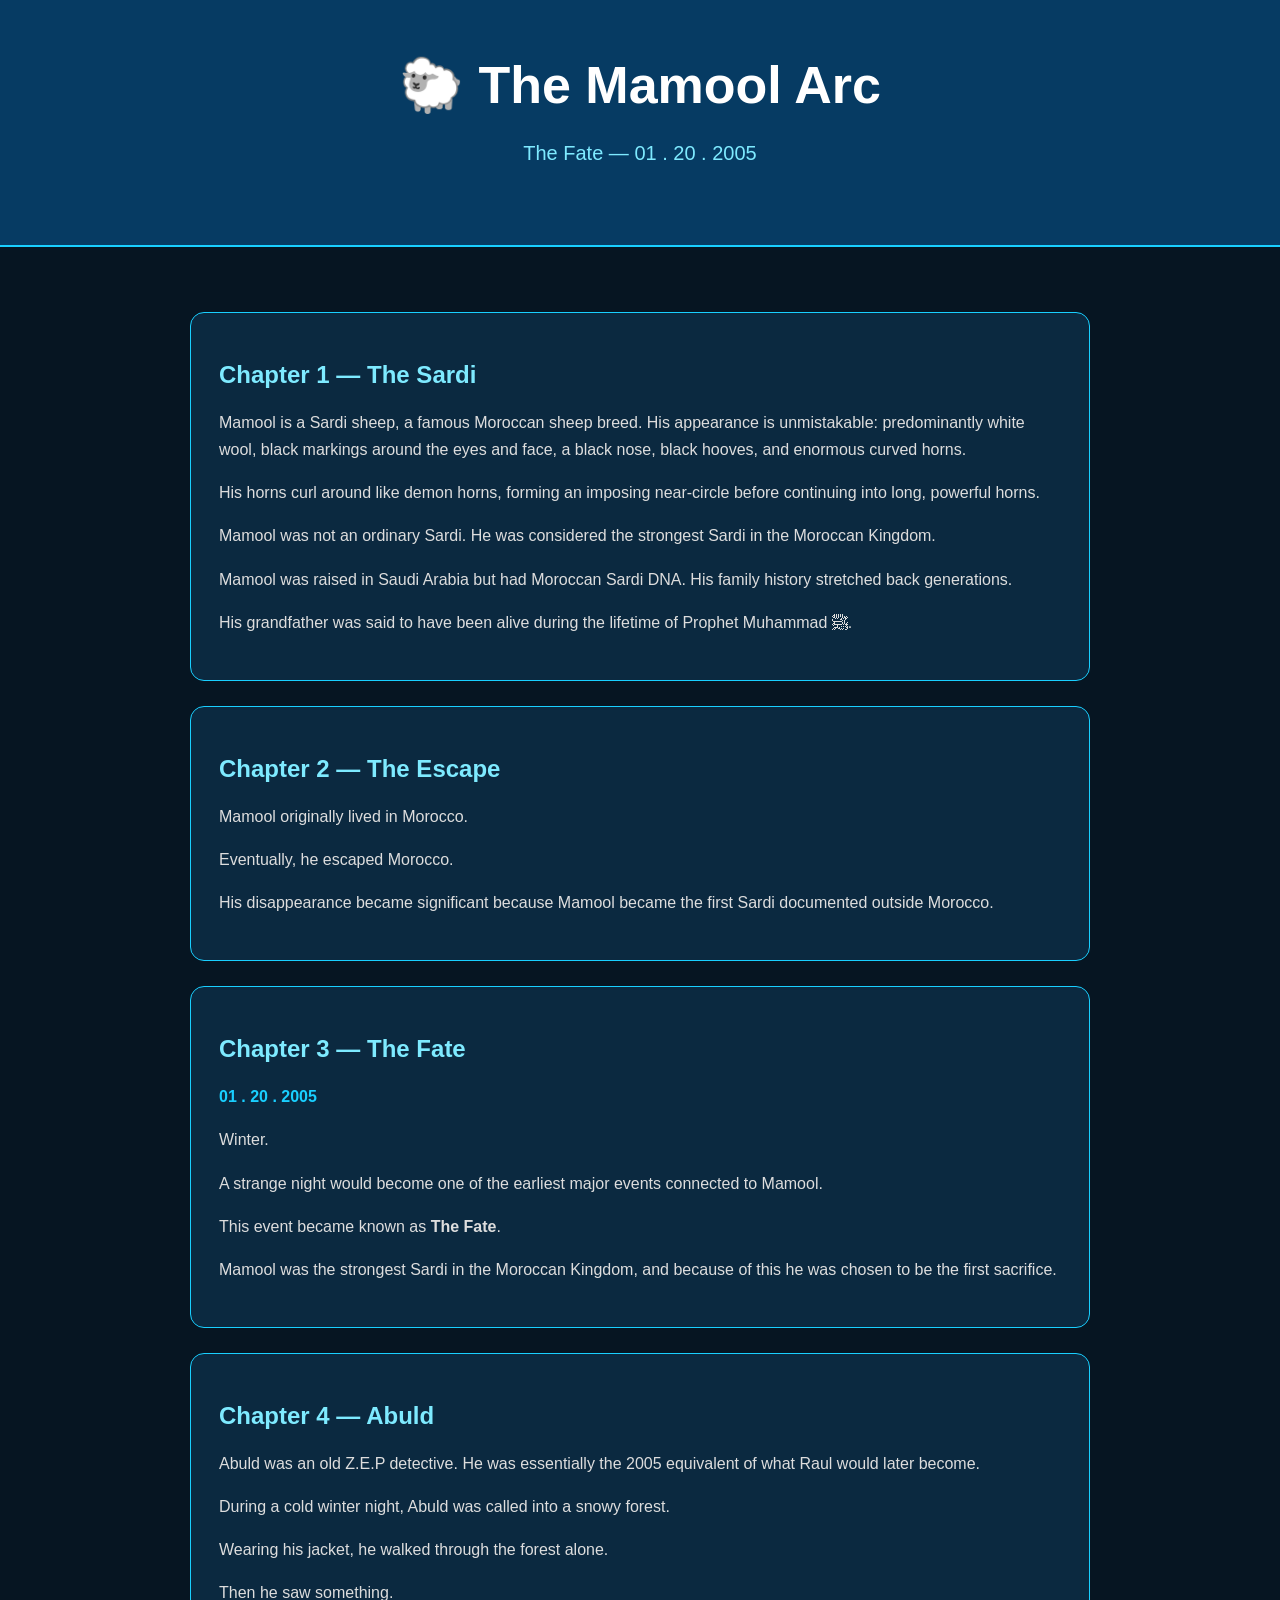
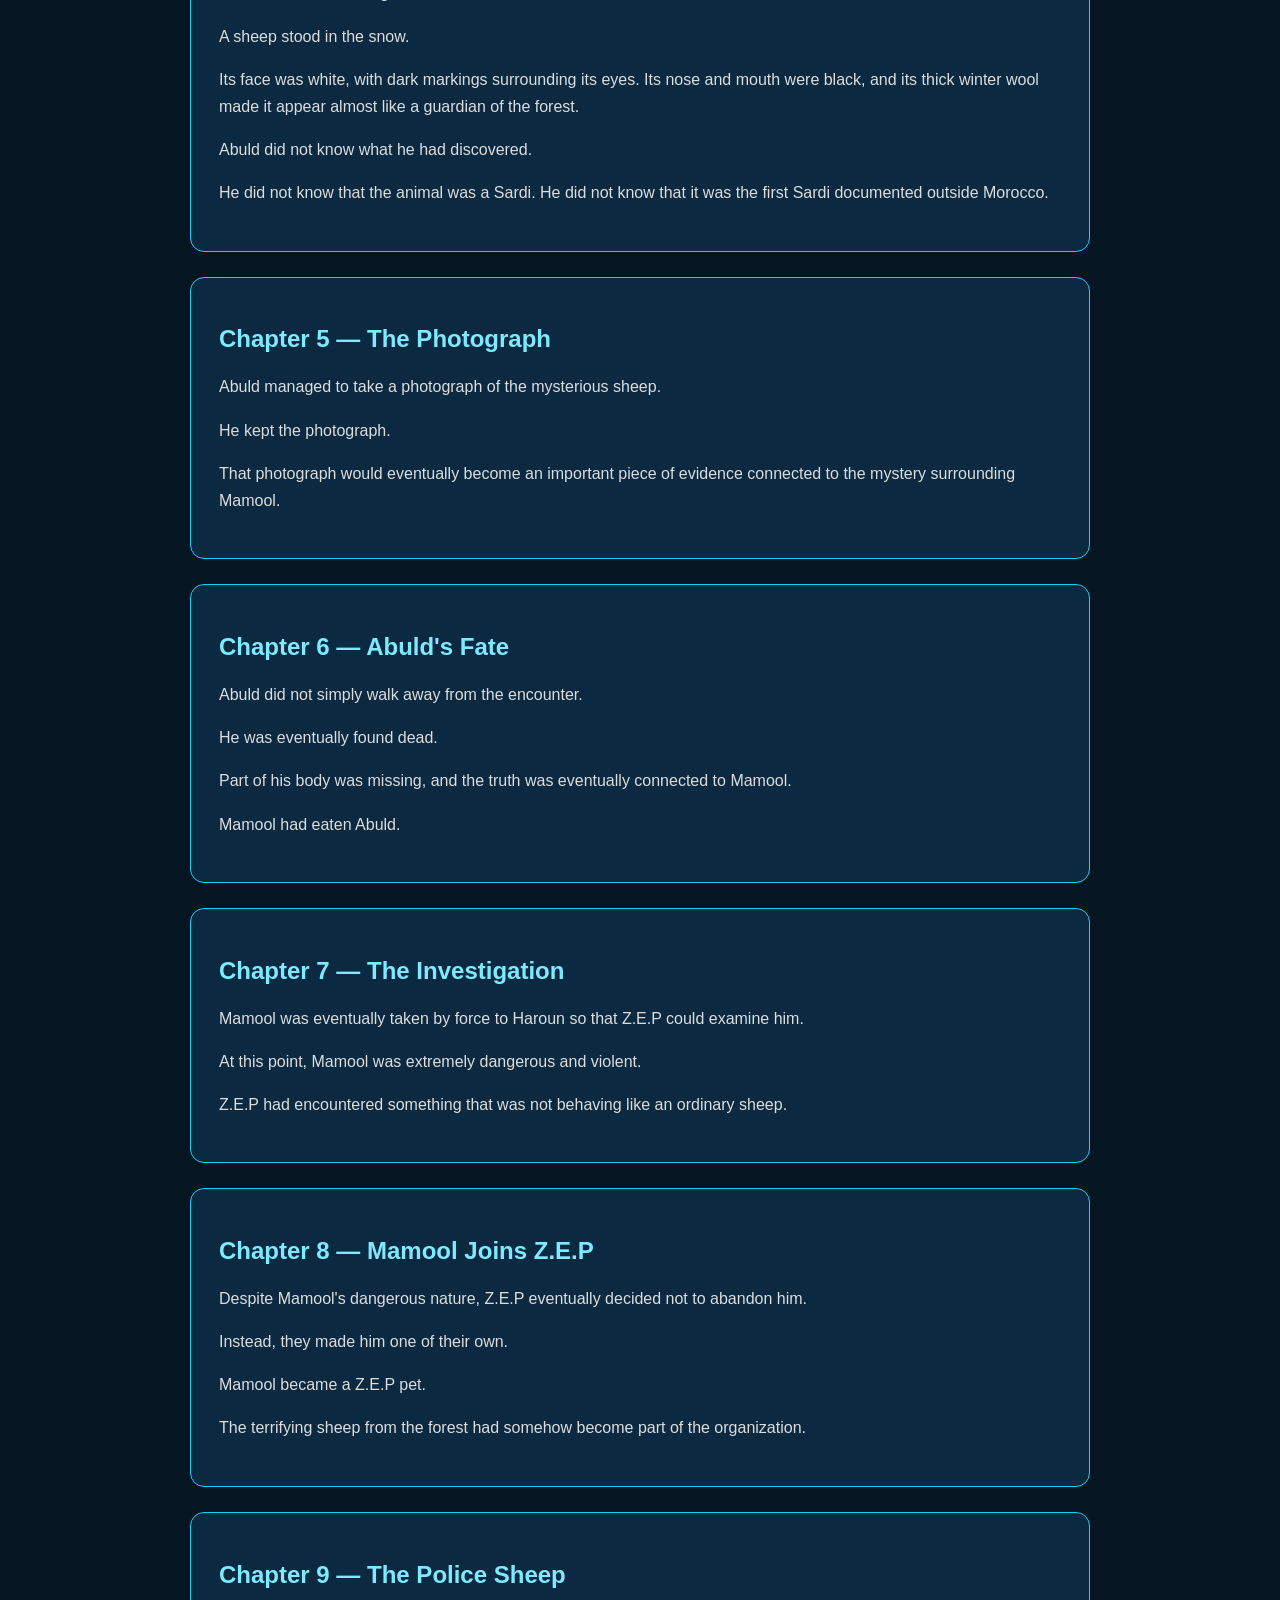
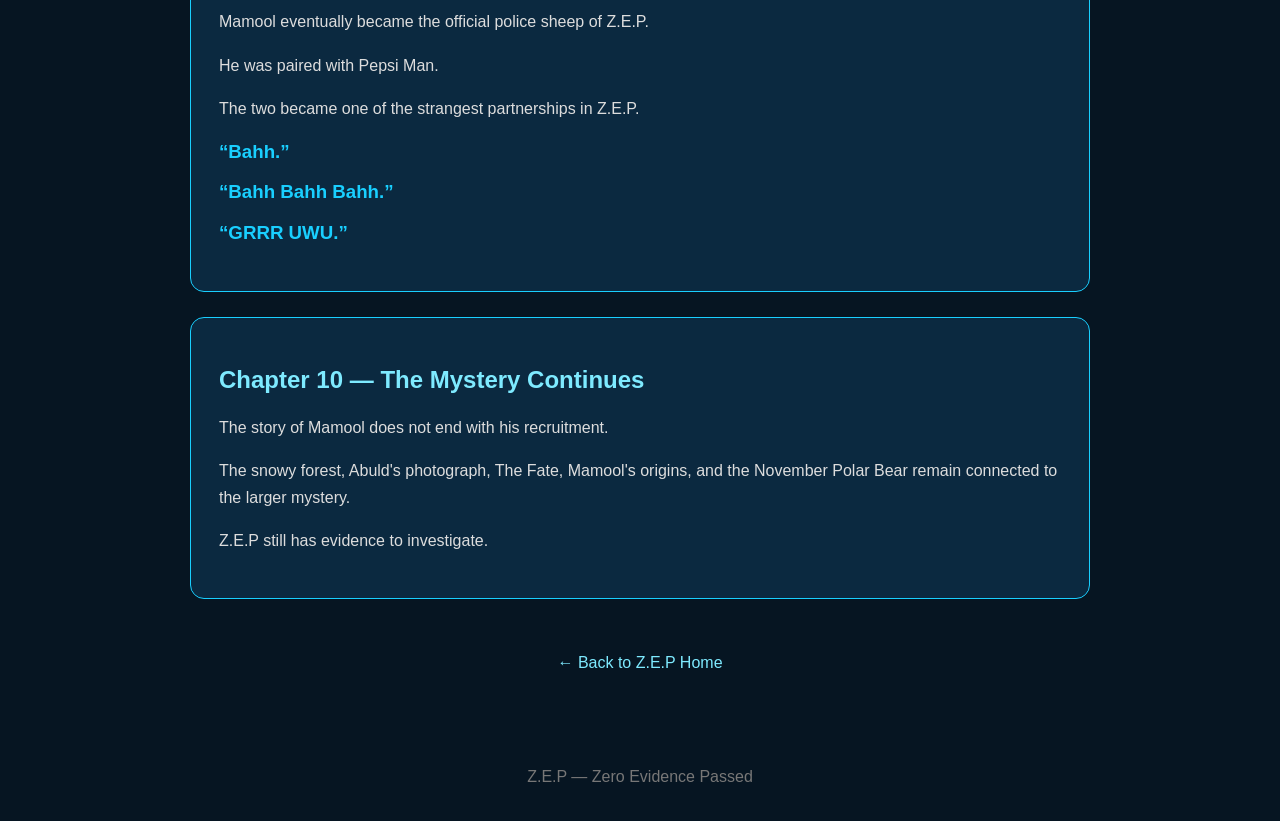
==== arcs.html @ 59ac25d5 "Add Mamool Arc" ====
<!DOCTYPE html>
<html lang="en">
<head>
    <meta charset="UTF-8">
    <meta name="viewport" content="width=device-width, initial-scale=1.0">
    <title>Z.E.P — Mamool Arc</title>

    <style>
        body {
            margin: 0;
            font-family: Arial, sans-serif;
            background: #061522;
            color: white;
        }

        header {
            padding: 55px 20px;
            text-align: center;
            background: #063b63;
            border-bottom: 2px solid #19cfff;
        }

        h1 {
            font-size: 52px;
            margin: 0;
        }

        .subtitle {
            color: #7eeaff;
            font-size: 20px;
        }

        section {
            max-width: 900px;
            margin: auto;
            padding: 40px 20px;
        }

        .chapter {
            background: #0b2940;
            border: 1px solid #19cfff;
            border-radius: 14px;
            padding: 28px;
            margin: 25px 0;
        }

        h2 {
            color: #7eeaff;
        }

        h3 {
            color: #19cfff;
        }

        p {
            line-height: 1.7;
            color: #dddddd;
        }

        .date {
            color: #19cfff;
            font-weight: bold;
        }

        a {
            color: #7eeaff;
            text-decoration: none;
        }

        a:hover {
            text-decoration: underline;
        }

        footer {
            text-align: center;
            padding: 35px;
            color: #777;
        }
    </style>
</head>

<body>

<header>
    <h1>🐑 The Mamool Arc</h1>
    <p class="subtitle">The Fate — 01 . 20 . 2005</p>
</header>

<section>

    <div class="chapter">
        <h2>Chapter 1 — The Sardi</h2>

        <p>
            Mamool is a Sardi sheep, a famous Moroccan sheep breed.
            His appearance is unmistakable: predominantly white wool,
            black markings around the eyes and face, a black nose,
            black hooves, and enormous curved horns.
        </p>

        <p>
            His horns curl around like demon horns, forming an imposing
            near-circle before continuing into long, powerful horns.
        </p>

        <p>
            Mamool was not an ordinary Sardi.
            He was considered the strongest Sardi in the Moroccan Kingdom.
        </p>

        <p>
            Mamool was raised in Saudi Arabia but had Moroccan Sardi DNA.
            His family history stretched back generations.
        </p>

        <p>
            His grandfather was said to have been alive during the
            lifetime of Prophet Muhammad ﷺ.
        </p>
    </div>

    <div class="chapter">
        <h2>Chapter 2 — The Escape</h2>

        <p>
            Mamool originally lived in Morocco.
        </p>

        <p>
            Eventually, he escaped Morocco.
        </p>

        <p>
            His disappearance became significant because Mamool became
            the first Sardi documented outside Morocco.
        </p>
    </div>

    <div class="chapter">
        <h2>Chapter 3 — The Fate</h2>

        <p class="date">01 . 20 . 2005</p>

        <p>
            Winter.
        </p>

        <p>
            A strange night would become one of the earliest major events
            connected to Mamool.
        </p>

        <p>
            This event became known as <strong>The Fate</strong>.
        </p>

        <p>
            Mamool was the strongest Sardi in the Moroccan Kingdom,
            and because of this he was chosen to be the first sacrifice.
        </p>
    </div>

    <div class="chapter">
        <h2>Chapter 4 — Abuld</h2>

        <p>
            Abuld was an old Z.E.P detective.
            He was essentially the 2005 equivalent of what Raul would
            later become.
        </p>

        <p>
            During a cold winter night, Abuld was called into a snowy
            forest.
        </p>

        <p>
            Wearing his jacket, he walked through the forest alone.
        </p>

        <p>
            Then he saw something.
        </p>

        <p>
            A sheep stood in the snow.
        </p>

        <p>
            Its face was white, with dark markings surrounding its eyes.
            Its nose and mouth were black, and its thick winter wool
            made it appear almost like a guardian of the forest.
        </p>

        <p>
            Abuld did not know what he had discovered.
        </p>

        <p>
            He did not know that the animal was a Sardi.
            He did not know that it was the first Sardi documented
            outside Morocco.
        </p>
    </div>

    <div class="chapter">
        <h2>Chapter 5 — The Photograph</h2>

        <p>
            Abuld managed to take a photograph of the mysterious sheep.
        </p>

        <p>
            He kept the photograph.
        </p>

        <p>
            That photograph would eventually become an important piece
            of evidence connected to the mystery surrounding Mamool.
        </p>
    </div>

    <div class="chapter">
        <h2>Chapter 6 — Abuld's Fate</h2>

        <p>
            Abuld did not simply walk away from the encounter.
        </p>

        <p>
            He was eventually found dead.
        </p>

        <p>
            Part of his body was missing, and the truth was eventually
            connected to Mamool.
        </p>

        <p>
            Mamool had eaten Abuld.
        </p>
    </div>

    <div class="chapter">
        <h2>Chapter 7 — The Investigation</h2>

        <p>
            Mamool was eventually taken by force to Haroun so that
            Z.E.P could examine him.
        </p>

        <p>
            At this point, Mamool was extremely dangerous and violent.
        </p>

        <p>
            Z.E.P had encountered something that was not behaving like
            an ordinary sheep.
        </p>
    </div>

    <div class="chapter">
        <h2>Chapter 8 — Mamool Joins Z.E.P</h2>

        <p>
            Despite Mamool's dangerous nature, Z.E.P eventually decided
            not to abandon him.
        </p>

        <p>
            Instead, they made him one of their own.
        </p>

        <p>
            Mamool became a Z.E.P pet.
        </p>

        <p>
            The terrifying sheep from the forest had somehow become part
            of the organization.
        </p>
    </div>

    <div class="chapter">
        <h2>Chapter 9 — The Police Sheep</h2>

        <p>
            Mamool eventually became the official police sheep of Z.E.P.
        </p>

        <p>
            He was paired with Pepsi Man.
        </p>

        <p>
            The two became one of the strangest partnerships in Z.E.P.
        </p>

        <h3>“Bahh.”</h3>
        <h3>“Bahh Bahh Bahh.”</h3>
        <h3>“GRRR UWU.”</h3>
    </div>

    <div class="chapter">
        <h2>Chapter 10 — The Mystery Continues</h2>

        <p>
            The story of Mamool does not end with his recruitment.
        </p>

        <p>
            The snowy forest, Abuld's photograph, The Fate, Mamool's
            origins, and the November Polar Bear remain connected to
            the larger mystery.
        </p>

        <p>
            Z.E.P still has evidence to investigate.
        </p>
    </div>

    <p style="text-align:center; margin-top:50px;">
        <a href="index.html">← Back to Z.E.P Home</a>
    </p>

</section>

<footer>
    Z.E.P — Zero Evidence Passed
</footer>

</body>
</html>
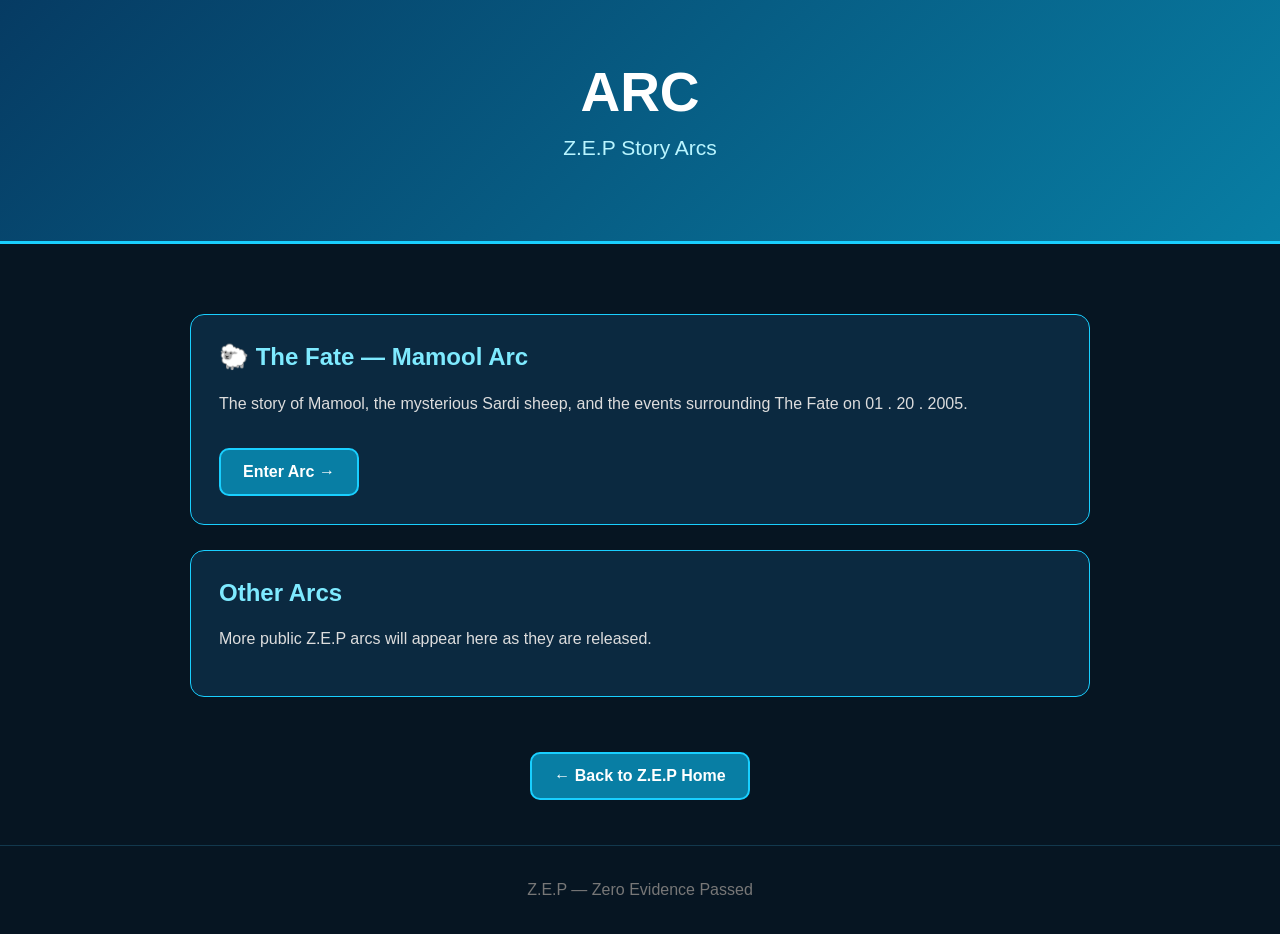
==== commit aca25a8a: "Create Z.E.P Arc directory Updated the title and improved styling for better visual appeal." ====
--- a/arcs.html
+++ b/arcs.html
@@ -3,7 +3,10 @@
 <head>
     <meta charset="UTF-8">
     <meta name="viewport" content="width=device-width, initial-scale=1.0">
-    <title>Z.E.P — Mamool Arc</title>
+
+    <title>Z.E.P — Arcs</title>
+
+    <link rel="icon" type="image/png" href="ChatGPT%20Image%2027%20sept.%202026,%2023_31_23.png">
 
     <style>
         body {
@@ -14,29 +17,30 @@
         }
 
         header {
-            padding: 55px 20px;
+            padding: 60px 20px;
             text-align: center;
-            background: #063b63;
-            border-bottom: 2px solid #19cfff;
+            background: linear-gradient(135deg, #063b63, #087ea4);
+            border-bottom: 3px solid #19cfff;
         }
 
         h1 {
-            font-size: 52px;
+            font-size: 55px;
             margin: 0;
         }
 
         .subtitle {
-            color: #7eeaff;
-            font-size: 20px;
+            color: #b9f5ff;
+            font-size: 21px;
+            margin-top: 12px;
         }
 
         section {
             max-width: 900px;
             margin: auto;
-            padding: 40px 20px;
+            padding: 45px 20px;
         }
 
-        .chapter {
+        .arc {
             background: #0b2940;
             border: 1px solid #19cfff;
             border-radius: 14px;
@@ -44,37 +48,43 @@
             margin: 25px 0;
         }
 
-        h2 {
+        .arc h2 {
             color: #7eeaff;
+            margin-top: 0;
         }
 
-        h3 {
-            color: #19cfff;
+        .arc p {
+            color: #dddddd;
+            line-height: 1.6;
         }
 
-        p {
-            line-height: 1.7;
-            color: #dddddd;
-        }
-
-        .date {
-            color: #19cfff;
+        .button {
+            display: inline-block;
+            margin-top: 15px;
+            padding: 13px 22px;
+            background: #087ea4;
+            border: 2px solid #19cfff;
+            border-radius: 10px;
+            color: white;
+            text-decoration: none;
             font-weight: bold;
         }
 
-        a {
-            color: #7eeaff;
-            text-decoration: none;
+        .button:hover {
+            background: #19cfff;
+            color: #061522;
         }
 
-        a:hover {
-            text-decoration: underline;
+        .back {
+            text-align: center;
+            margin-top: 40px;
         }
 
         footer {
             text-align: center;
             padding: 35px;
             color: #777;
+            border-top: 1px solid #12384d;
         }
     </style>
 </head>
@@ -82,246 +92,34 @@
 <body>
 
 <header>
-    <h1>🐑 The Mamool Arc</h1>
-    <p class="subtitle">The Fate — 01 . 20 . 2005</p>
+    <h1>ARC</h1>
+    <p class="subtitle">Z.E.P Story Arcs</p>
 </header>
 
 <section>
 
-    <div class="chapter">
-        <h2>Chapter 1 — The Sardi</h2>
+    <div class="arc">
+        <h2>🐑 The Fate — Mamool Arc</h2>
 
         <p>
-            Mamool is a Sardi sheep, a famous Moroccan sheep breed.
-            His appearance is unmistakable: predominantly white wool,
-            black markings around the eyes and face, a black nose,
-            black hooves, and enormous curved horns.
+            The story of Mamool, the mysterious Sardi sheep,
+            and the events surrounding The Fate on 01 . 20 . 2005.
         </p>
 
-        <p>
-            His horns curl around like demon horns, forming an imposing
-            near-circle before continuing into long, powerful horns.
-        </p>
+        <a class="button" href="mamool.html">Enter Arc →</a>
+    </div>
+
+    <div class="arc">
+        <h2>Other Arcs</h2>
 
         <p>
-            Mamool was not an ordinary Sardi.
-            He was considered the strongest Sardi in the Moroccan Kingdom.
-        </p>
-
-        <p>
-            Mamool was raised in Saudi Arabia but had Moroccan Sardi DNA.
-            His family history stretched back generations.
-        </p>
-
-        <p>
-            His grandfather was said to have been alive during the
-            lifetime of Prophet Muhammad ﷺ.
+            More public Z.E.P arcs will appear here as they are released.
         </p>
     </div>
 
-    <div class="chapter">
-        <h2>Chapter 2 — The Escape</h2>
-
-        <p>
-            Mamool originally lived in Morocco.
-        </p>
-
-        <p>
-            Eventually, he escaped Morocco.
-        </p>
-
-        <p>
-            His disappearance became significant because Mamool became
-            the first Sardi documented outside Morocco.
-        </p>
+    <div class="back">
+        <a class="button" href="index.html">← Back to Z.E.P Home</a>
     </div>
-
-    <div class="chapter">
-        <h2>Chapter 3 — The Fate</h2>
-
-        <p class="date">01 . 20 . 2005</p>
-
-        <p>
-            Winter.
-        </p>
-
-        <p>
-            A strange night would become one of the earliest major events
-            connected to Mamool.
-        </p>
-
-        <p>
-            This event became known as <strong>The Fate</strong>.
-        </p>
-
-        <p>
-            Mamool was the strongest Sardi in the Moroccan Kingdom,
-            and because of this he was chosen to be the first sacrifice.
-        </p>
-    </div>
-
-    <div class="chapter">
-        <h2>Chapter 4 — Abuld</h2>
-
-        <p>
-            Abuld was an old Z.E.P detective.
-            He was essentially the 2005 equivalent of what Raul would
-            later become.
-        </p>
-
-        <p>
-            During a cold winter night, Abuld was called into a snowy
-            forest.
-        </p>
-
-        <p>
-            Wearing his jacket, he walked through the forest alone.
-        </p>
-
-        <p>
-            Then he saw something.
-        </p>
-
-        <p>
-            A sheep stood in the snow.
-        </p>
-
-        <p>
-            Its face was white, with dark markings surrounding its eyes.
-            Its nose and mouth were black, and its thick winter wool
-            made it appear almost like a guardian of the forest.
-        </p>
-
-        <p>
-            Abuld did not know what he had discovered.
-        </p>
-
-        <p>
-            He did not know that the animal was a Sardi.
-            He did not know that it was the first Sardi documented
-            outside Morocco.
-        </p>
-    </div>
-
-    <div class="chapter">
-        <h2>Chapter 5 — The Photograph</h2>
-
-        <p>
-            Abuld managed to take a photograph of the mysterious sheep.
-        </p>
-
-        <p>
-            He kept the photograph.
-        </p>
-
-        <p>
-            That photograph would eventually become an important piece
-            of evidence connected to the mystery surrounding Mamool.
-        </p>
-    </div>
-
-    <div class="chapter">
-        <h2>Chapter 6 — Abuld's Fate</h2>
-
-        <p>
-            Abuld did not simply walk away from the encounter.
-        </p>
-
-        <p>
-            He was eventually found dead.
-        </p>
-
-        <p>
-            Part of his body was missing, and the truth was eventually
-            connected to Mamool.
-        </p>
-
-        <p>
-            Mamool had eaten Abuld.
-        </p>
-    </div>
-
-    <div class="chapter">
-        <h2>Chapter 7 — The Investigation</h2>
-
-        <p>
-            Mamool was eventually taken by force to Haroun so that
-            Z.E.P could examine him.
-        </p>
-
-        <p>
-            At this point, Mamool was extremely dangerous and violent.
-        </p>
-
-        <p>
-            Z.E.P had encountered something that was not behaving like
-            an ordinary sheep.
-        </p>
-    </div>
-
-    <div class="chapter">
-        <h2>Chapter 8 — Mamool Joins Z.E.P</h2>
-
-        <p>
-            Despite Mamool's dangerous nature, Z.E.P eventually decided
-            not to abandon him.
-        </p>
-
-        <p>
-            Instead, they made him one of their own.
-        </p>
-
-        <p>
-            Mamool became a Z.E.P pet.
-        </p>
-
-        <p>
-            The terrifying sheep from the forest had somehow become part
-            of the organization.
-        </p>
-    </div>
-
-    <div class="chapter">
-        <h2>Chapter 9 — The Police Sheep</h2>
-
-        <p>
-            Mamool eventually became the official police sheep of Z.E.P.
-        </p>
-
-        <p>
-            He was paired with Pepsi Man.
-        </p>
-
-        <p>
-            The two became one of the strangest partnerships in Z.E.P.
-        </p>
-
-        <h3>“Bahh.”</h3>
-        <h3>“Bahh Bahh Bahh.”</h3>
-        <h3>“GRRR UWU.”</h3>
-    </div>
-
-    <div class="chapter">
-        <h2>Chapter 10 — The Mystery Continues</h2>
-
-        <p>
-            The story of Mamool does not end with his recruitment.
-        </p>
-
-        <p>
-            The snowy forest, Abuld's photograph, The Fate, Mamool's
-            origins, and the November Polar Bear remain connected to
-            the larger mystery.
-        </p>
-
-        <p>
-            Z.E.P still has evidence to investigate.
-        </p>
-    </div>
-
-    <p style="text-align:center; margin-top:50px;">
-        <a href="index.html">← Back to Z.E.P Home</a>
-    </p>
 
 </section>
 
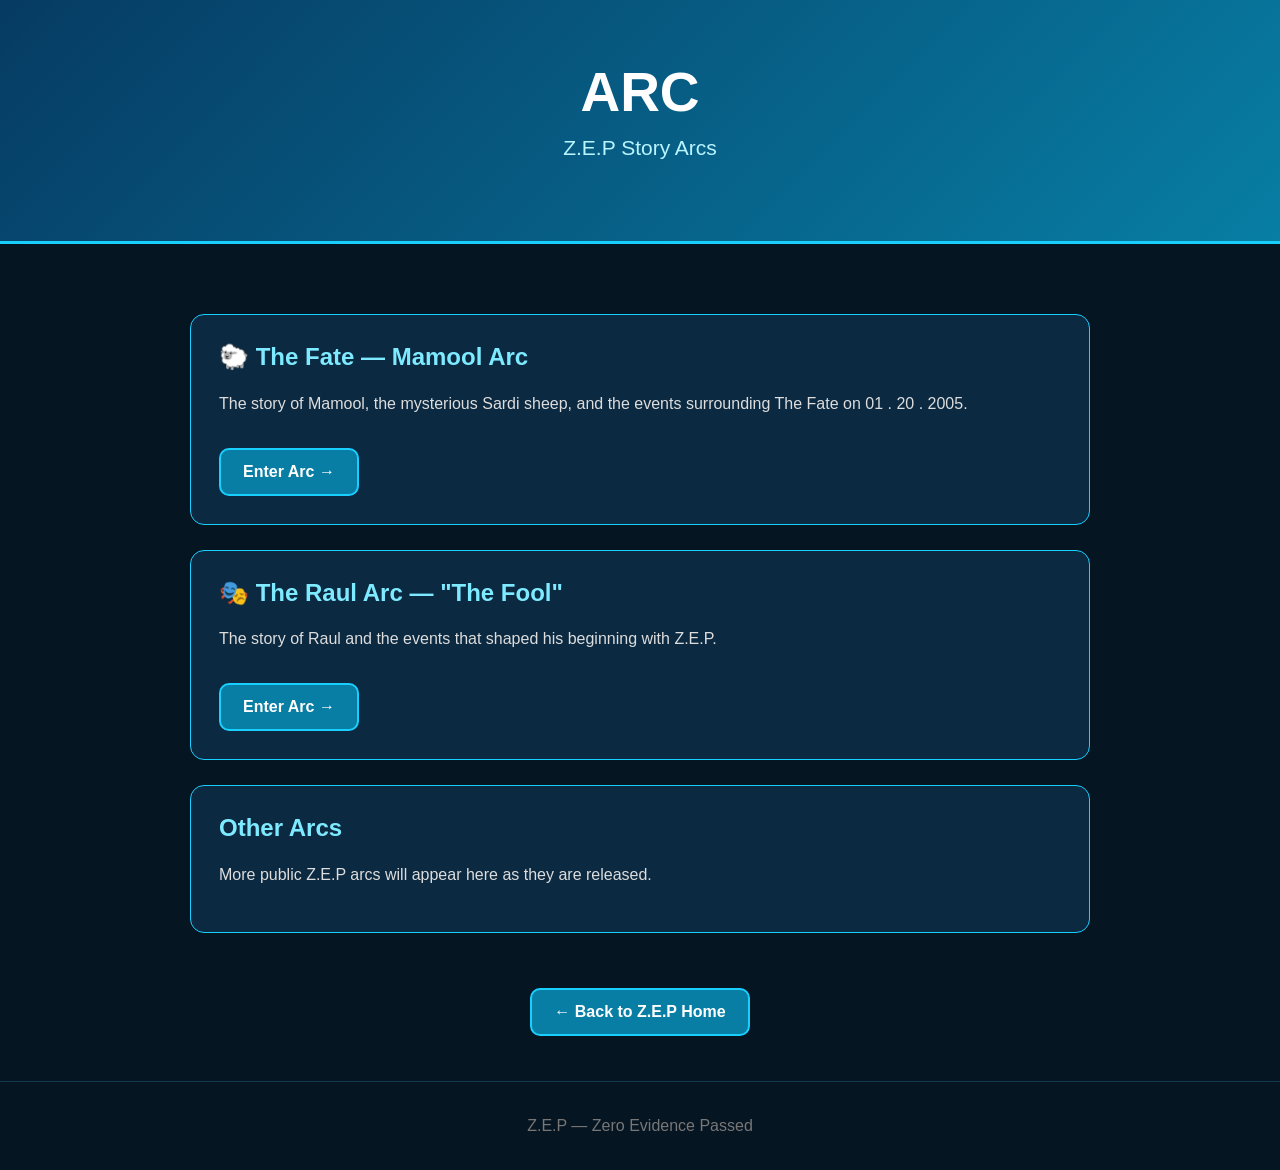
==== commit 8edd0603: "Format HTML structure and improve readability" ====
--- a/arcs.html
+++ b/arcs.html
@@ -98,6 +98,8 @@
 
 <section>
 
+    <!-- MAMOOL ARC -->
+
     <div class="arc">
         <h2>🐑 The Fate — Mamool Arc</h2>
 
@@ -106,8 +108,29 @@
             and the events surrounding The Fate on 01 . 20 . 2005.
         </p>
 
-        <a class="button" href="mamool.html">Enter Arc →</a>
+        <a class="button" href="mamool.html">
+            Enter Arc →
+        </a>
     </div>
+
+
+    <!-- RAUL ARC -->
+
+    <div class="arc">
+        <h2>🎭 The Raul Arc — "The Fool"</h2>
+
+        <p>
+            The story of Raul and the events that shaped
+            his beginning with Z.E.P.
+        </p>
+
+        <a class="button" href="raul.html">
+            Enter Arc →
+        </a>
+    </div>
+
+
+    <!-- OTHER ARCS -->
 
     <div class="arc">
         <h2>Other Arcs</h2>
@@ -117,8 +140,13 @@
         </p>
     </div>
 
+
+    <!-- BACK BUTTON -->
+
     <div class="back">
-        <a class="button" href="index.html">← Back to Z.E.P Home</a>
+        <a class="button" href="index.html">
+            ← Back to Z.E.P Home
+        </a>
     </div>
 
 </section>
